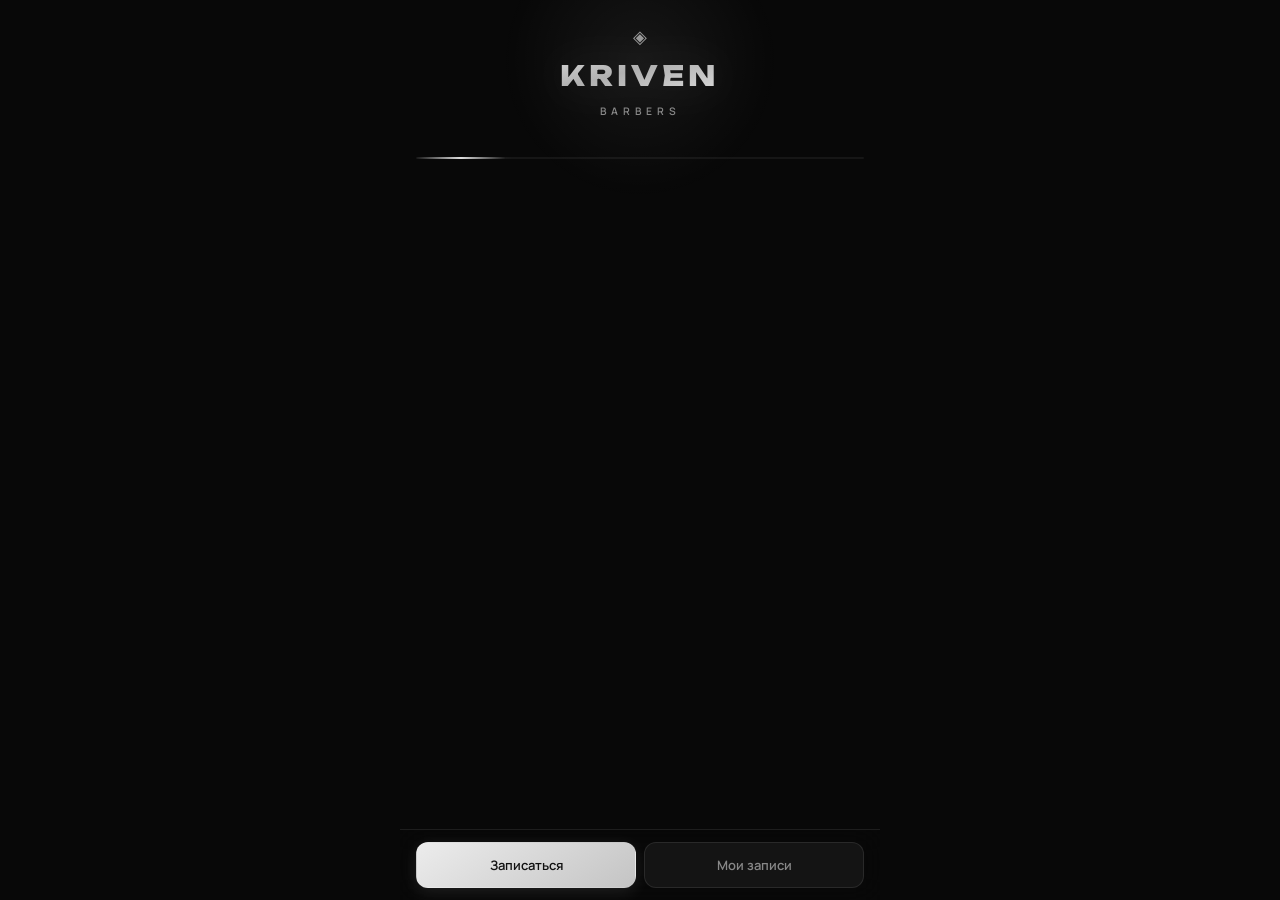
==== mini-app/index.html @ d6b81e13 "Modernize KRIVEN branding with subtle visual effects. Co-authored-by: Cursor <cursoragent@cursor.com" ====
<!DOCTYPE html>
<html lang="ru">
<head>
  <meta charset="UTF-8" />
  <meta name="viewport" content="width=device-width, initial-scale=1.0, maximum-scale=1.0, user-scalable=no" />
  <title>KRIVEN</title>
  <script src="https://telegram.org/js/telegram-web-app.js"></script>
  <link rel="preconnect" href="https://fonts.googleapis.com" />
  <link rel="preconnect" href="https://fonts.gstatic.com" crossorigin />
  <link href="https://fonts.googleapis.com/css2?family=Manrope:wght@400;500;600;700&family=Unbounded:wght@600;800&display=swap" rel="stylesheet" />
  <link rel="stylesheet" href="style.css" />
</head>
<body>
  <div class="glow"></div>
  <div class="app">
    <header class="header">
      <div class="logo-mark">◈</div>
      <h1 class="logo-text">KRIVEN</h1>
      <p class="tagline">BARBERS</p>
    </header>

    <div class="progress" id="progressBar">
      <div class="progress-fill" id="progressFill"></div>
    </div>

    <main id="screen"></main>

    <nav class="tabs" id="tabs">
      <button type="button" class="tab active" data-tab="book">Записаться</button>
      <button type="button" class="tab" data-tab="bookings">Мои записи</button>
    </nav>
  </div>

  <script src="catalog.js"></script>
  <script src="app.js"></script>
</body>
</html>
---- mini-app/style.css ----
:root {
  --bg: #080808;
  --bg-card: #141414;
  --bg-card-hover: #1a1a1a;
  --text: #f2f2f2;
  --muted: #888;
  --accent: #e0e0e0;
  --accent-dim: #a8a8a8;
  --border: rgba(255, 255, 255, 0.09);
  --border-strong: rgba(255, 255, 255, 0.2);
  --glow: rgba(255, 255, 255, 0.06);
  --radius: 12px;
  --font-display: "Unbounded", sans-serif;
  --font-body: "Manrope", sans-serif;
}

* {
  box-sizing: border-box;
  margin: 0;
  padding: 0;
  -webkit-tap-highlight-color: transparent;
}

body {
  font-family: var(--font-body);
  background: var(--bg);
  color: var(--text);
  min-height: 100vh;
  font-size: 15px;
  line-height: 1.45;
}

.glow {
  position: fixed;
  top: -80px;
  left: 50%;
  transform: translateX(-50%);
  width: 280px;
  height: 280px;
  background: radial-gradient(circle, var(--glow) 0%, transparent 70%);
  pointer-events: none;
  z-index: 0;
}

.app {
  position: relative;
  z-index: 1;
  max-width: 480px;
  margin: 0 auto;
  padding: 12px 16px 92px;
  min-height: 100vh;
}

.header {
  text-align: center;
  margin-bottom: 20px;
  padding: 12px 0 18px;
}

.logo-mark {
  font-size: 1.1rem;
  color: var(--accent-dim);
  margin-bottom: 6px;
  opacity: 0.9;
  animation: pulse 3s ease-in-out infinite;
}

@keyframes pulse {
  0%, 100% { opacity: 0.7; }
  50% { opacity: 1; }
}

.logo-text {
  font-family: var(--font-display);
  font-size: 1.75rem;
  font-weight: 800;
  letter-spacing: 0.14em;
  background: linear-gradient(165deg, #fff 0%, #b0b0b0 45%, #fff 100%);
  -webkit-background-clip: text;
  -webkit-text-fill-color: transparent;
  background-clip: text;
  filter: drop-shadow(0 0 24px rgba(255, 255, 255, 0.12));
}

.tagline {
  margin-top: 8px;
  font-size: 0.65rem;
  font-weight: 600;
  letter-spacing: 0.45em;
  text-transform: uppercase;
  color: var(--muted);
}

.progress {
  height: 2px;
  background: rgba(255, 255, 255, 0.06);
  border-radius: 99px;
  margin-bottom: 22px;
  overflow: hidden;
}

.progress.hidden {
  display: none;
}

.progress-fill {
  height: 100%;
  width: 20%;
  background: linear-gradient(90deg, transparent, var(--accent), transparent);
  border-radius: 99px;
  transition: width 0.35s ease;
  box-shadow: 0 0 12px rgba(255, 255, 255, 0.25);
}

#screen {
  animation: fadeUp 0.28s ease;
}

@keyframes fadeUp {
  from {
    opacity: 0;
    transform: translateY(8px);
  }
  to {
    opacity: 1;
    transform: translateY(0);
  }
}

.screen-title {
  font-size: 1.05rem;
  font-weight: 600;
  margin-bottom: 16px;
}

.screen-sub {
  color: var(--muted);
  font-size: 0.85rem;
  margin: -8px 0 16px;
}

.loading,
.empty-state,
.error-msg {
  text-align: center;
  color: var(--muted);
  padding: 32px 12px;
}

.error-msg {
  color: #e07070;
}

.back-btn {
  display: inline-flex;
  align-items: center;
  gap: 4px;
  margin-bottom: 14px;
  padding: 6px 0;
  background: none;
  border: none;
  color: var(--muted);
  font-size: 14px;
  font-family: inherit;
  cursor: pointer;
  transition: color 0.15s;
}

.back-btn:active {
  color: var(--text);
}

.calendar-nav {
  display: flex;
  justify-content: space-between;
  align-items: center;
  margin-bottom: 16px;
  font-weight: 600;
  font-size: 0.95rem;
}

.calendar-nav button {
  width: 40px;
  height: 40px;
  background: var(--bg-card);
  border: 1px solid var(--border);
  color: var(--text);
  border-radius: var(--radius);
  cursor: pointer;
  transition: background 0.15s, border-color 0.15s, box-shadow 0.15s;
}

.calendar-nav button:active {
  background: var(--bg-card-hover);
  border-color: var(--border-strong);
  box-shadow: 0 0 16px rgba(255, 255, 255, 0.06);
}

.calendar-grid {
  display: grid;
  grid-template-columns: repeat(7, 1fr);
  gap: 6px;
}

.cal-head {
  text-align: center;
  font-size: 11px;
  font-weight: 600;
  color: var(--muted);
  padding: 6px 0;
  text-transform: uppercase;
  letter-spacing: 0.04em;
}

.cal-day {
  aspect-ratio: 1;
  border: 1px solid transparent;
  border-radius: var(--radius);
  background: var(--bg-card);
  color: var(--text);
  font-size: 14px;
  font-weight: 500;
  font-family: inherit;
  cursor: pointer;
  transition: background 0.15s, border-color 0.15s, transform 0.12s, box-shadow 0.15s;
}

.cal-day.available:active {
  transform: scale(0.94);
}

.cal-day.empty {
  background: transparent;
  cursor: default;
}

.cal-day.available:hover {
  border-color: var(--border-strong);
}

.cal-day.selected {
  background: linear-gradient(145deg, #f0f0f0, #c8c8c8);
  color: #111;
  border-color: transparent;
  box-shadow: 0 4px 20px rgba(255, 255, 255, 0.15);
}

.time-grid {
  display: grid;
  grid-template-columns: repeat(3, 1fr);
  gap: 8px;
}

.time-slot {
  padding: 13px 8px;
  border: 1px solid var(--border);
  border-radius: var(--radius);
  background: var(--bg-card);
  color: var(--text);
  font-size: 14px;
  font-weight: 500;
  font-family: inherit;
  cursor: pointer;
  transition: background 0.15s, border-color 0.15s, transform 0.12s, box-shadow 0.15s;
}

.time-slot:not(.taken):active {
  transform: scale(0.96);
}

.time-slot.taken {
  opacity: 0.3;
  cursor: not-allowed;
}

.time-slot.selected {
  background: linear-gradient(145deg, #f0f0f0, #c8c8c8);
  color: #111;
  border-color: transparent;
  box-shadow: 0 4px 16px rgba(255, 255, 255, 0.12);
}

.service-list {
  display: flex;
  flex-direction: column;
  gap: 8px;
}

.service-card {
  display: flex;
  justify-content: space-between;
  align-items: center;
  gap: 12px;
  padding: 16px;
  border: 1px solid var(--border);
  border-radius: var(--radius);
  background: var(--bg-card);
  cursor: pointer;
  transition: border-color 0.15s, background 0.15s, box-shadow 0.15s;
}

.service-card:active {
  background: var(--bg-card-hover);
}

.service-card.selected {
  border-color: var(--border-strong);
  background: linear-gradient(135deg, #1a1a1a 0%, #141414 100%);
  box-shadow: inset 0 0 0 1px rgba(255, 255, 255, 0.08);
}

.service-card .name {
  font-weight: 500;
}

.service-card .price {
  color: var(--muted);
  font-size: 14px;
  font-weight: 600;
  white-space: nowrap;
}

.service-card.selected .price {
  color: var(--accent);
}

.summary {
  border: 1px solid var(--border);
  border-radius: var(--radius);
  padding: 16px;
  margin-bottom: 12px;
  background: var(--bg-card);
  box-shadow: 0 8px 32px rgba(0, 0, 0, 0.2);
}

.summary-row {
  display: flex;
  justify-content: space-between;
  gap: 12px;
  padding: 7px 0;
  font-size: 14px;
}

.summary-row span:first-child {
  color: var(--muted);
}

.summary-total {
  display: flex;
  justify-content: space-between;
  margin-top: 10px;
  padding-top: 12px;
  border-top: 1px solid var(--border);
  font-weight: 700;
  font-size: 1rem;
}

.prepay-box {
  border: 1px solid var(--border-strong);
  border-radius: var(--radius);
  padding: 16px;
  margin-bottom: 16px;
  background: linear-gradient(160deg, #1a1a1a 0%, #121212 100%);
  font-size: 14px;
  color: var(--muted);
  line-height: 1.55;
  box-shadow: 0 4px 24px rgba(0, 0, 0, 0.25);
}

.prepay-box strong {
  color: var(--text);
  font-weight: 600;
}

.confirm-btn {
  width: 100%;
  padding: 15px;
  border: none;
  border-radius: var(--radius);
  background: linear-gradient(145deg, #f5f5f5, #d0d0d0);
  color: #111;
  font-size: 15px;
  font-weight: 700;
  font-family: inherit;
  cursor: pointer;
  transition: transform 0.12s, box-shadow 0.15s;
  letter-spacing: 0.03em;
  box-shadow: 0 4px 20px rgba(255, 255, 255, 0.1);
}

.confirm-btn:active {
  transform: scale(0.98);
  box-shadow: 0 2px 12px rgba(255, 255, 255, 0.08);
}

.confirm-btn:disabled {
  opacity: 0.45;
}

.success-screen {
  padding: 20px 8px;
  text-align: center;
}

.success-title {
  font-family: var(--font-display);
  font-weight: 600;
  font-size: 1rem;
  letter-spacing: 0.04em;
  margin-bottom: 14px;
}

.success-text {
  color: var(--muted);
  font-size: 14px;
  white-space: pre-line;
  line-height: 1.55;
  text-align: left;
  padding: 14px;
  border: 1px solid var(--border);
  border-radius: var(--radius);
  background: var(--bg-card);
}

.payment-code {
  font-family: var(--font-display);
  font-size: 1.15rem;
  font-weight: 600;
  letter-spacing: 0.14em;
  margin: 14px 0;
  padding: 14px;
  border: 1px dashed var(--border-strong);
  border-radius: var(--radius);
  background: var(--bg-card);
  box-shadow: 0 0 20px rgba(255, 255, 255, 0.04);
}

.pending-hint {
  margin-top: 14px;
  font-size: 13px;
  color: var(--muted);
  line-height: 1.45;
}

.tabs {
  position: fixed;
  bottom: 0;
  left: 0;
  right: 0;
  max-width: 480px;
  margin: 0 auto;
  display: flex;
  gap: 8px;
  padding: 12px 16px calc(12px + env(safe-area-inset-bottom));
  background: rgba(8, 8, 8, 0.88);
  border-top: 1px solid var(--border);
  backdrop-filter: blur(16px);
}

.tab {
  flex: 1;
  padding: 13px 8px;
  border: 1px solid var(--border);
  border-radius: var(--radius);
  background: var(--bg-card);
  color: var(--muted);
  font-size: 13px;
  font-weight: 600;
  font-family: inherit;
  cursor: pointer;
  transition: background 0.2s, color 0.2s, border-color 0.2s, box-shadow 0.2s;
}

.tab.active {
  background: linear-gradient(145deg, #ececec, #c4c4c4);
  color: #111;
  border-color: transparent;
  box-shadow: 0 4px 16px rgba(255, 255, 255, 0.1);
}

.bookings-list {
  display: flex;
  flex-direction: column;
  gap: 10px;
}

.booking-card {
  padding: 16px;
  border: 1px solid var(--border);
  border-radius: var(--radius);
  background: var(--bg-card);
  font-size: 14px;
  border-left: 3px solid var(--border-strong);
  transition: box-shadow 0.15s;
}

.booking-card.confirmed {
  border-left-color: #5a9a5a;
  box-shadow: -4px 0 16px rgba(90, 154, 90, 0.08);
}

.booking-card.pending {
  border-left-color: #9a9050;
  box-shadow: -4px 0 16px rgba(154, 144, 80, 0.08);
}

.booking-status {
  font-size: 11px;
  font-weight: 600;
  text-transform: uppercase;
  letter-spacing: 0.08em;
  color: var(--muted);
  margin-bottom: 8px;
}

.booking-date {
  font-weight: 600;
  font-size: 15px;
}

.booking-meta {
  color: var(--muted);
  margin-top: 5px;
  font-size: 13px;
}

.booking-code {
  margin-top: 10px;
  padding-top: 10px;
  border-top: 1px solid var(--border);
  font-family: var(--font-display);
  font-weight: 600;
  letter-spacing: 0.08em;
  font-size: 12px;
}
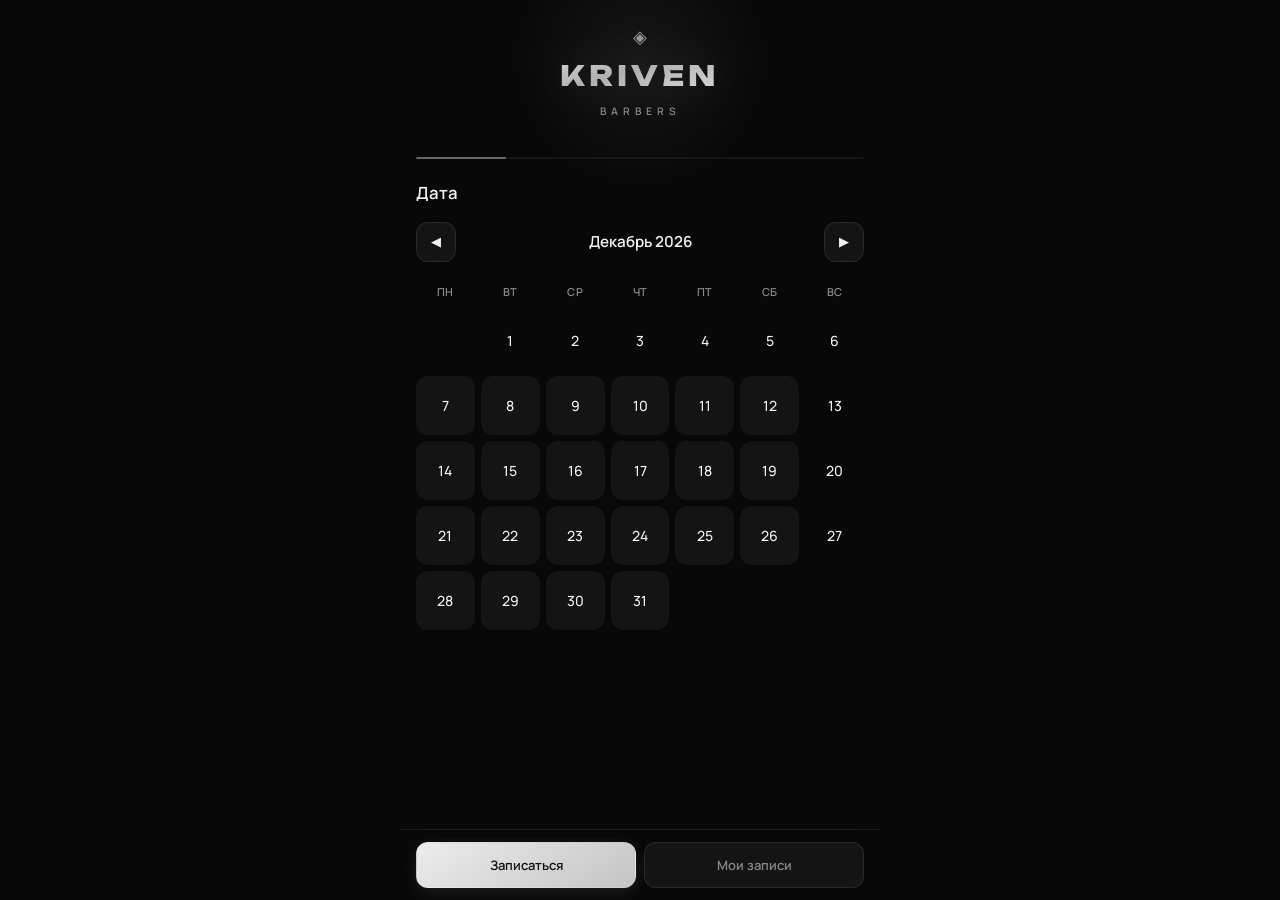
==== commit b4d2ac7e: "Poll booking status and animate confirmation in Mini App Co-authored-by: Cursor <cursoragent@cursor." ====
--- a/mini-app/index.html
+++ b/mini-app/index.html
@@ -8,7 +8,7 @@
   <link rel="preconnect" href="https://fonts.googleapis.com" />
   <link rel="preconnect" href="https://fonts.gstatic.com" crossorigin />
   <link href="https://fonts.googleapis.com/css2?family=Manrope:wght@400;500;600;700&family=Unbounded:wght@600;800&display=swap" rel="stylesheet" />
-  <link rel="stylesheet" href="style.css" />
+  <link rel="stylesheet" href="style.css?v=3" />
 </head>
 <body>
   <div class="glow"></div>
@@ -31,7 +31,7 @@
     </nav>
   </div>
 
-  <script src="catalog.js"></script>
-  <script src="app.js"></script>
+  <script src="catalog.js?v=3"></script>
+  <script src="app.js?v=3"></script>
 </body>
 </html>
--- a/mini-app/style.css
+++ b/mini-app/style.css
@@ -106,10 +106,9 @@
 .progress-fill {
   height: 100%;
   width: 20%;
-  background: linear-gradient(90deg, transparent, var(--accent), transparent);
+  background: rgba(255, 255, 255, 0.35);
   border-radius: 99px;
   transition: width 0.35s ease;
-  box-shadow: 0 0 12px rgba(255, 255, 255, 0.25);
 }
 
 #screen {
@@ -433,6 +432,7 @@
   border-radius: var(--radius);
   background: var(--bg-card);
   box-shadow: 0 0 20px rgba(255, 255, 255, 0.04);
+  transition: opacity 0.35s ease, transform 0.35s ease;
 }
 
 .pending-hint {
@@ -440,6 +440,100 @@
   font-size: 13px;
   color: var(--muted);
   line-height: 1.45;
+  transition: opacity 0.35s ease, transform 0.35s ease;
+}
+
+.fade-out {
+  opacity: 0;
+  transform: translateY(-6px);
+  pointer-events: none;
+}
+
+.success-screen.is-transitioning .success-text {
+  transition: opacity 0.3s ease;
+}
+
+.success-screen.confirmed-state .success-title,
+.success-title.confirmed-title {
+  color: #fff;
+}
+
+.confirm-check {
+  width: 56px;
+  height: 56px;
+  margin: 0 auto 16px;
+  border-radius: 50%;
+  border: 2px solid rgba(255, 255, 255, 0.35);
+  display: flex;
+  align-items: center;
+  justify-content: center;
+  animation: check-pop 0.5s cubic-bezier(0.34, 1.4, 0.64, 1) both;
+  box-shadow: 0 0 24px rgba(255, 255, 255, 0.08);
+}
+
+.confirm-check-mark {
+  font-size: 1.5rem;
+  line-height: 1;
+  color: #fff;
+  animation: check-draw 0.35s ease 0.15s both;
+}
+
+.success-text.confirmed-card {
+  border-color: rgba(255, 255, 255, 0.14);
+  box-shadow: 0 0 28px rgba(255, 255, 255, 0.05);
+  animation: card-in 0.45s ease 0.1s both;
+}
+
+.success-screen.confirmed-state .success-title {
+  animation: title-in 0.4s ease both;
+}
+
+.success-screen.cancelled-state .success-title {
+  color: var(--muted);
+}
+
+@keyframes check-pop {
+  from {
+    opacity: 0;
+    transform: scale(0.6);
+  }
+  to {
+    opacity: 1;
+    transform: scale(1);
+  }
+}
+
+@keyframes check-draw {
+  from {
+    opacity: 0;
+    transform: scale(0.5);
+  }
+  to {
+    opacity: 1;
+    transform: scale(1);
+  }
+}
+
+@keyframes card-in {
+  from {
+    opacity: 0;
+    transform: translateY(8px);
+  }
+  to {
+    opacity: 1;
+    transform: translateY(0);
+  }
+}
+
+@keyframes title-in {
+  from {
+    opacity: 0;
+    transform: translateY(6px);
+  }
+  to {
+    opacity: 1;
+    transform: translateY(0);
+  }
 }
 
 .tabs {
@@ -457,6 +551,14 @@
   backdrop-filter: blur(16px);
 }
 
+.tabs.hidden {
+  display: none;
+}
+
+.app.no-tabs {
+  padding-bottom: 20px;
+}
+
 .tab {
   flex: 1;
   padding: 13px 8px;
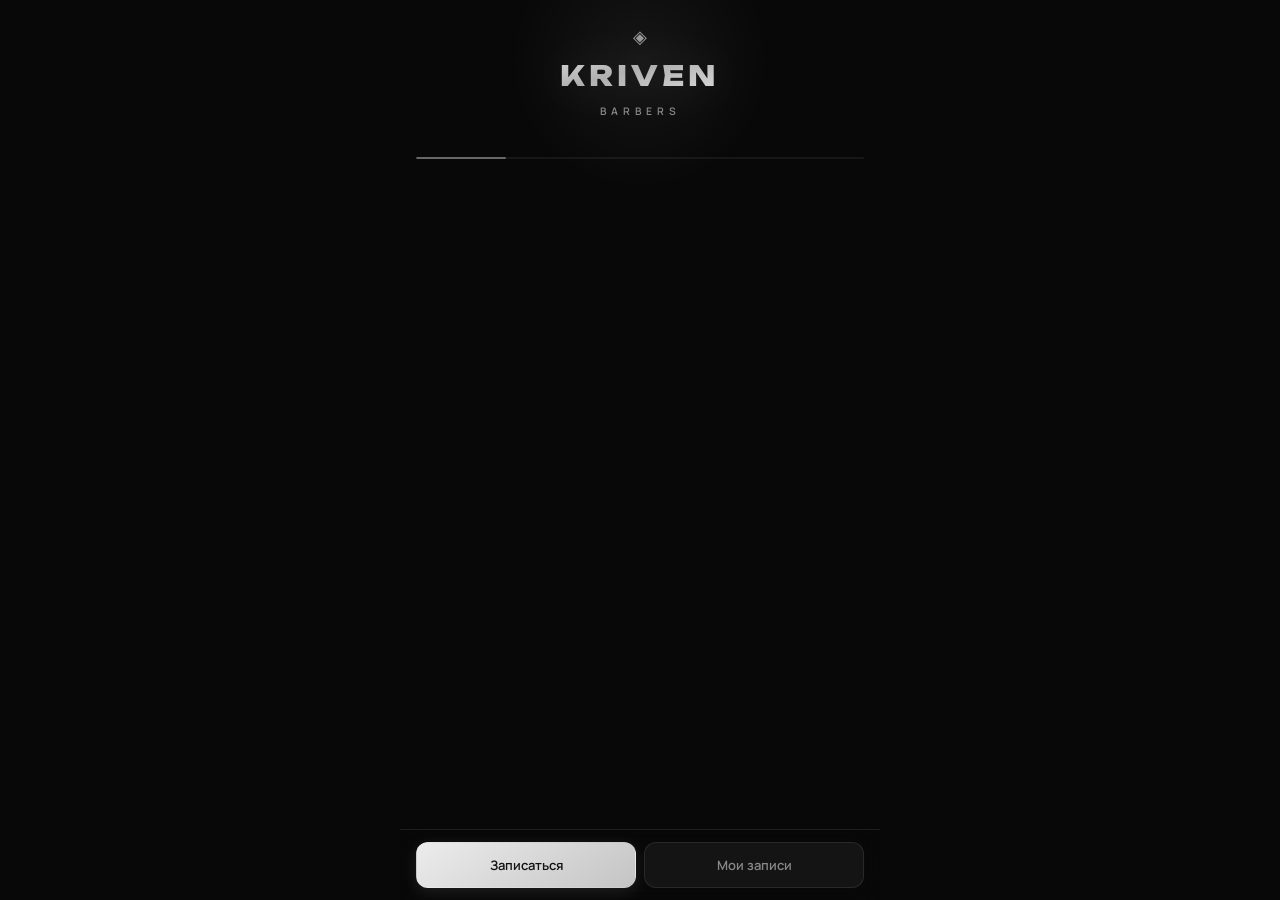
==== commit 8863c721: "Let clients book haircut or beard only; remove barbers from admin. Start booking with service type c" ====
--- a/mini-app/index.html
+++ b/mini-app/index.html
@@ -4,11 +4,12 @@
   <meta charset="UTF-8" />
   <meta name="viewport" content="width=device-width, initial-scale=1.0, maximum-scale=1.0, user-scalable=no" />
   <title>KRIVEN</title>
+  <link rel="icon" type="image/png" href="icon.png" />
   <script src="https://telegram.org/js/telegram-web-app.js"></script>
   <link rel="preconnect" href="https://fonts.googleapis.com" />
   <link rel="preconnect" href="https://fonts.gstatic.com" crossorigin />
   <link href="https://fonts.googleapis.com/css2?family=Manrope:wght@400;500;600;700&family=Unbounded:wght@600;800&display=swap" rel="stylesheet" />
-  <link rel="stylesheet" href="style.css?v=3" />
+  <link rel="stylesheet" href="style.css?v=5" />
 </head>
 <body>
   <div class="glow"></div>
@@ -31,7 +32,7 @@
     </nav>
   </div>
 
-  <script src="catalog.js?v=3"></script>
-  <script src="app.js?v=3"></script>
+  <script src="catalog.js?v=5"></script>
+  <script src="app.js?v=6"></script>
 </body>
 </html>
--- a/mini-app/style.css
+++ b/mini-app/style.css
@@ -138,6 +138,16 @@
   margin: -8px 0 16px;
 }
 
+body.demo-mode {
+  display: flex;
+  justify-content: center;
+}
+
+body.demo-mode .logo-mark {
+  animation: none;
+  opacity: 0.9;
+}
+
 .loading,
 .empty-state,
 .error-msg {
@@ -323,6 +333,41 @@
   color: var(--accent);
 }
 
+.type-choice-grid {
+  display: grid;
+  grid-template-columns: 1fr 1fr;
+  gap: 12px;
+  margin-top: 8px;
+}
+
+.type-choice {
+  display: flex;
+  flex-direction: column;
+  align-items: center;
+  justify-content: center;
+  gap: 10px;
+  min-height: 120px;
+  padding: 20px 12px;
+  border-radius: 14px;
+  border: 1px solid var(--border);
+  background: var(--card);
+  color: var(--text);
+  cursor: pointer;
+}
+
+.type-choice:active {
+  transform: scale(0.98);
+}
+
+.type-icon {
+  font-size: 2rem;
+}
+
+.type-label {
+  font-weight: 600;
+  font-size: 1rem;
+}
+
 .summary {
   border: 1px solid var(--border);
   border-radius: var(--radius);
@@ -635,3 +680,22 @@
   letter-spacing: 0.08em;
   font-size: 12px;
 }
+
+.cancel-booking-btn {
+  margin-top: 12px;
+  width: 100%;
+  padding: 10px 12px;
+  border: 1px solid rgba(255, 120, 120, 0.35);
+  border-radius: var(--radius);
+  background: rgba(255, 80, 80, 0.08);
+  color: #e8a0a0;
+  font-size: 13px;
+  font-weight: 600;
+  font-family: inherit;
+  cursor: pointer;
+  transition: background 0.2s, opacity 0.2s;
+}
+
+.cancel-booking-btn:disabled {
+  opacity: 0.45;
+}
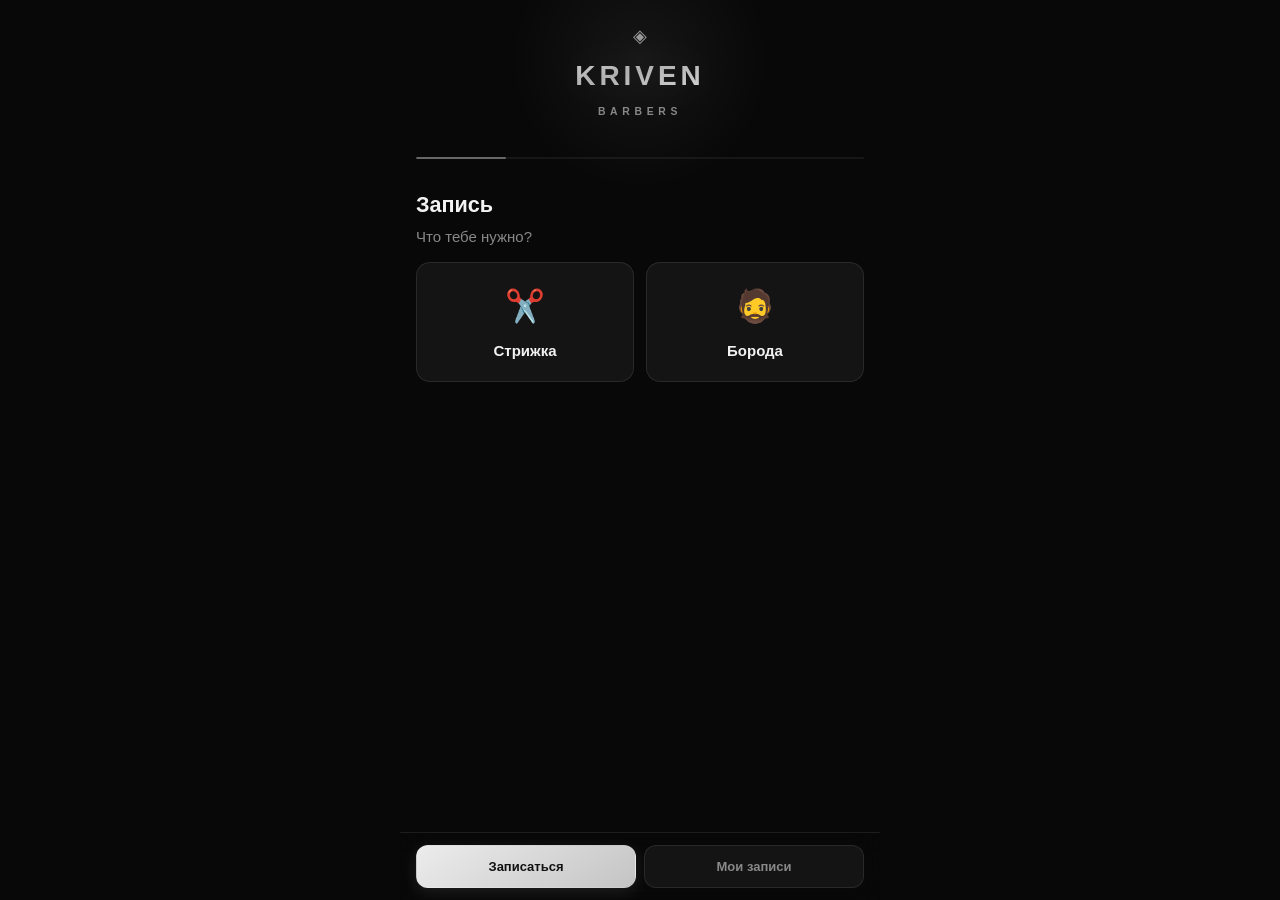
==== commit 2272acff: "Speed up Mini App open with instant boot screen and catalog caching." ====
--- a/mini-app/index.html
+++ b/mini-app/index.html
@@ -5,11 +5,24 @@
   <meta name="viewport" content="width=device-width, initial-scale=1.0, maximum-scale=1.0, user-scalable=no" />
   <title>KRIVEN</title>
   <link rel="icon" type="image/png" href="icon.png" />
+  <style>
+    body { margin: 0; background: #080808; color: #f2f2f2; font-family: system-ui, -apple-system, sans-serif; }
+    .boot-screen { padding: 8px 0 16px; }
+    .boot-title { font-size: 1.35rem; font-weight: 700; margin-bottom: 6px; }
+    .boot-sub { color: #888; margin-bottom: 14px; }
+    .boot-grid { display: grid; grid-template-columns: 1fr 1fr; gap: 12px; }
+    .boot-btn {
+      min-height: 120px; border-radius: 14px; border: 1px solid rgba(255,255,255,.09);
+      background: #141414; color: #f2f2f2; font: inherit; cursor: pointer;
+      display: flex; flex-direction: column; align-items: center; justify-content: center; gap: 10px;
+    }
+    .boot-icon { font-size: 2rem; }
+    .boot-label { font-weight: 600; }
+  </style>
   <script src="https://telegram.org/js/telegram-web-app.js"></script>
-  <link rel="preconnect" href="https://fonts.googleapis.com" />
-  <link rel="preconnect" href="https://fonts.gstatic.com" crossorigin />
-  <link href="https://fonts.googleapis.com/css2?family=Manrope:wght@400;500;600;700&family=Unbounded:wght@600;800&display=swap" rel="stylesheet" />
-  <link rel="stylesheet" href="style.css?v=5" />
+  <link rel="stylesheet" href="style.css?v=6" />
+  <link rel="preload" href="catalog.js?v=6" as="script" />
+  <link rel="preload" href="app.js?v=7" as="script" />
 </head>
 <body>
   <div class="glow"></div>
@@ -24,7 +37,22 @@
       <div class="progress-fill" id="progressFill"></div>
     </div>
 
-    <main id="screen"></main>
+    <main id="screen">
+      <div class="boot-screen" id="bootScreen">
+        <div class="boot-title">Запись</div>
+        <p class="boot-sub">Что тебе нужно?</p>
+        <div class="boot-grid">
+          <button type="button" class="boot-btn" data-type="haircut">
+            <span class="boot-icon">✂️</span>
+            <span class="boot-label">Стрижка</span>
+          </button>
+          <button type="button" class="boot-btn" data-type="beard">
+            <span class="boot-icon">🧔</span>
+            <span class="boot-label">Борода</span>
+          </button>
+        </div>
+      </div>
+    </main>
 
     <nav class="tabs" id="tabs">
       <button type="button" class="tab active" data-tab="book">Записаться</button>
@@ -32,7 +60,7 @@
     </nav>
   </div>
 
-  <script src="catalog.js?v=5"></script>
-  <script src="app.js?v=6"></script>
+  <script src="catalog.js?v=6"></script>
+  <script src="app.js?v=7" defer></script>
 </body>
 </html>
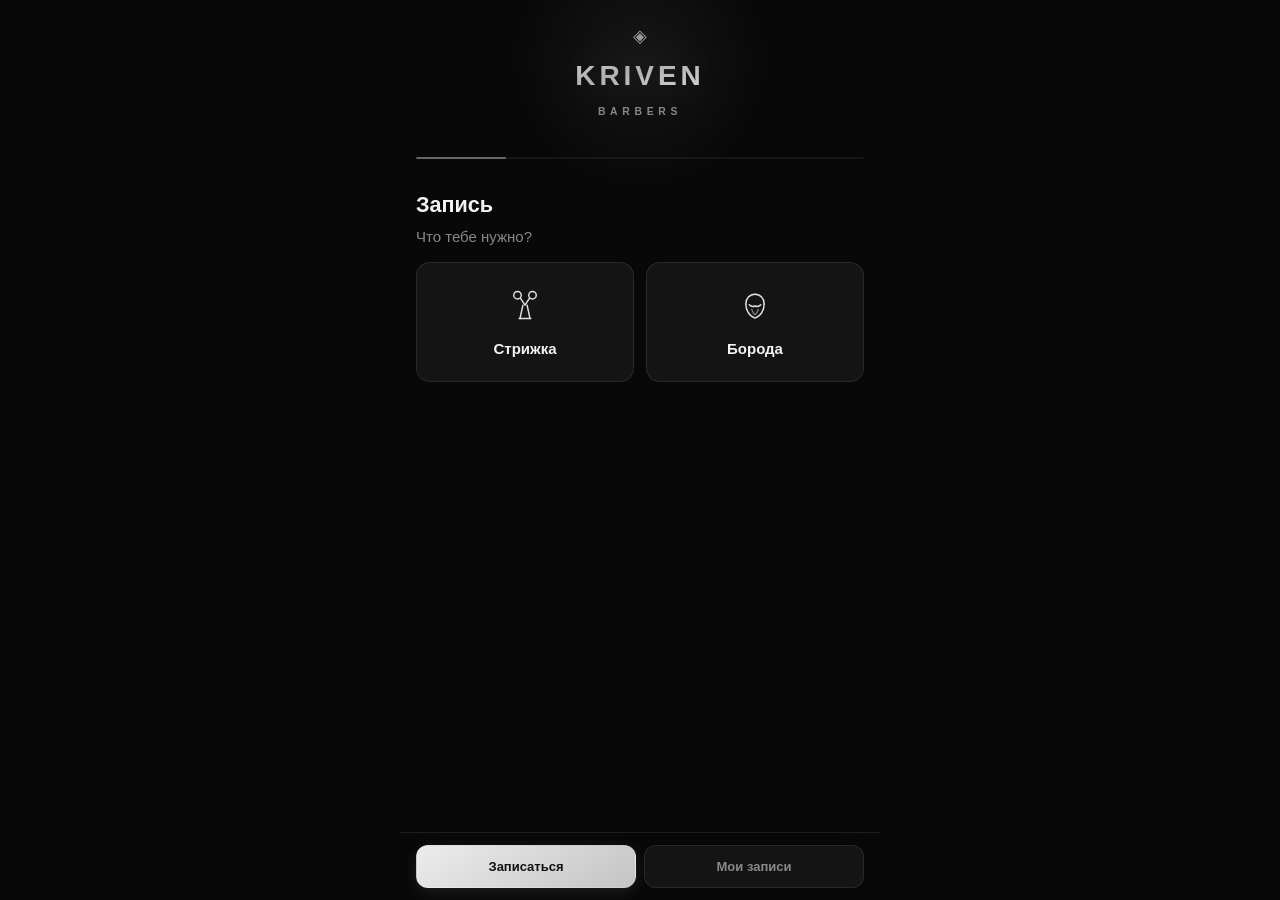
==== commit 8e3fb9f6: "Replace emoji with custom SVG icons for haircut and beard choice." ====
--- a/mini-app/index.html
+++ b/mini-app/index.html
@@ -16,13 +16,15 @@
       background: #141414; color: #f2f2f2; font: inherit; cursor: pointer;
       display: flex; flex-direction: column; align-items: center; justify-content: center; gap: 10px;
     }
-    .boot-icon { font-size: 2rem; }
+    .boot-icon { display: flex; align-items: center; justify-content: center; width: 44px; height: 44px; color: #e0e0e0; }
+    .choice-icon { width: 40px; height: 40px; display: block; }
     .boot-label { font-weight: 600; }
   </style>
   <script src="https://telegram.org/js/telegram-web-app.js"></script>
-  <link rel="stylesheet" href="style.css?v=6" />
+  <link rel="stylesheet" href="style.css?v=7" />
+  <link rel="preload" href="icons.js?v=1" as="script" />
   <link rel="preload" href="catalog.js?v=6" as="script" />
-  <link rel="preload" href="app.js?v=7" as="script" />
+  <link rel="preload" href="app.js?v=8" as="script" />
 </head>
 <body>
   <div class="glow"></div>
@@ -43,11 +45,11 @@
         <p class="boot-sub">Что тебе нужно?</p>
         <div class="boot-grid">
           <button type="button" class="boot-btn" data-type="haircut">
-            <span class="boot-icon">✂️</span>
+            <span class="boot-icon"><svg class="choice-icon" viewBox="0 0 48 48" fill="none" xmlns="http://www.w3.org/2000/svg" aria-hidden="true"><circle cx="15" cy="11" r="4.5" stroke="currentColor" stroke-width="1.75"/><circle cx="33" cy="11" r="4.5" stroke="currentColor" stroke-width="1.75"/><path d="M18.5 14.5L24 23L29.5 14.5" stroke="currentColor" stroke-width="1.75" stroke-linecap="round" stroke-linejoin="round"/><path d="M21.5 23L18 39" stroke="currentColor" stroke-width="1.75" stroke-linecap="round"/><path d="M26.5 23L30 39" stroke="currentColor" stroke-width="1.75" stroke-linecap="round"/><path d="M17 39H31" stroke="currentColor" stroke-width="1.75" stroke-linecap="round"/></svg></span>
             <span class="boot-label">Стрижка</span>
           </button>
           <button type="button" class="boot-btn" data-type="beard">
-            <span class="boot-icon">🧔</span>
+            <span class="boot-icon"><svg class="choice-icon" viewBox="0 0 48 48" fill="none" xmlns="http://www.w3.org/2000/svg" aria-hidden="true"><path d="M24 10C17.5 10 13 15 13 21.5" stroke="currentColor" stroke-width="1.75" stroke-linecap="round"/><path d="M24 10C30.5 10 35 15 35 21.5" stroke="currentColor" stroke-width="1.75" stroke-linecap="round"/><path d="M13 21.5C13 29 17 36.5 24 38.5C31 36.5 35 29 35 21.5" stroke="currentColor" stroke-width="1.75" stroke-linecap="round" stroke-linejoin="round"/><path d="M17 22.5C19 24.5 21.5 25 24 24C26.5 25 29 24.5 31 22.5" stroke="currentColor" stroke-width="1.75" stroke-linecap="round" stroke-linejoin="round"/><path d="M20 28C21.5 32 22.5 34 24 34.5C25.5 34 26.5 32 28 28" stroke="currentColor" stroke-width="1.5" stroke-linecap="round" stroke-linejoin="round" opacity="0.55"/></svg></span>
             <span class="boot-label">Борода</span>
           </button>
         </div>
@@ -60,7 +62,8 @@
     </nav>
   </div>
 
+  <script src="icons.js?v=1"></script>
   <script src="catalog.js?v=6"></script>
-  <script src="app.js?v=7" defer></script>
+  <script src="app.js?v=8" defer></script>
 </body>
 </html>
--- a/mini-app/style.css
+++ b/mini-app/style.css
@@ -360,7 +360,18 @@
 }
 
 .type-icon {
-  font-size: 2rem;
+  display: flex;
+  align-items: center;
+  justify-content: center;
+  width: 44px;
+  height: 44px;
+  color: var(--accent);
+}
+
+.choice-icon {
+  width: 40px;
+  height: 40px;
+  display: block;
 }
 
 .type-label {
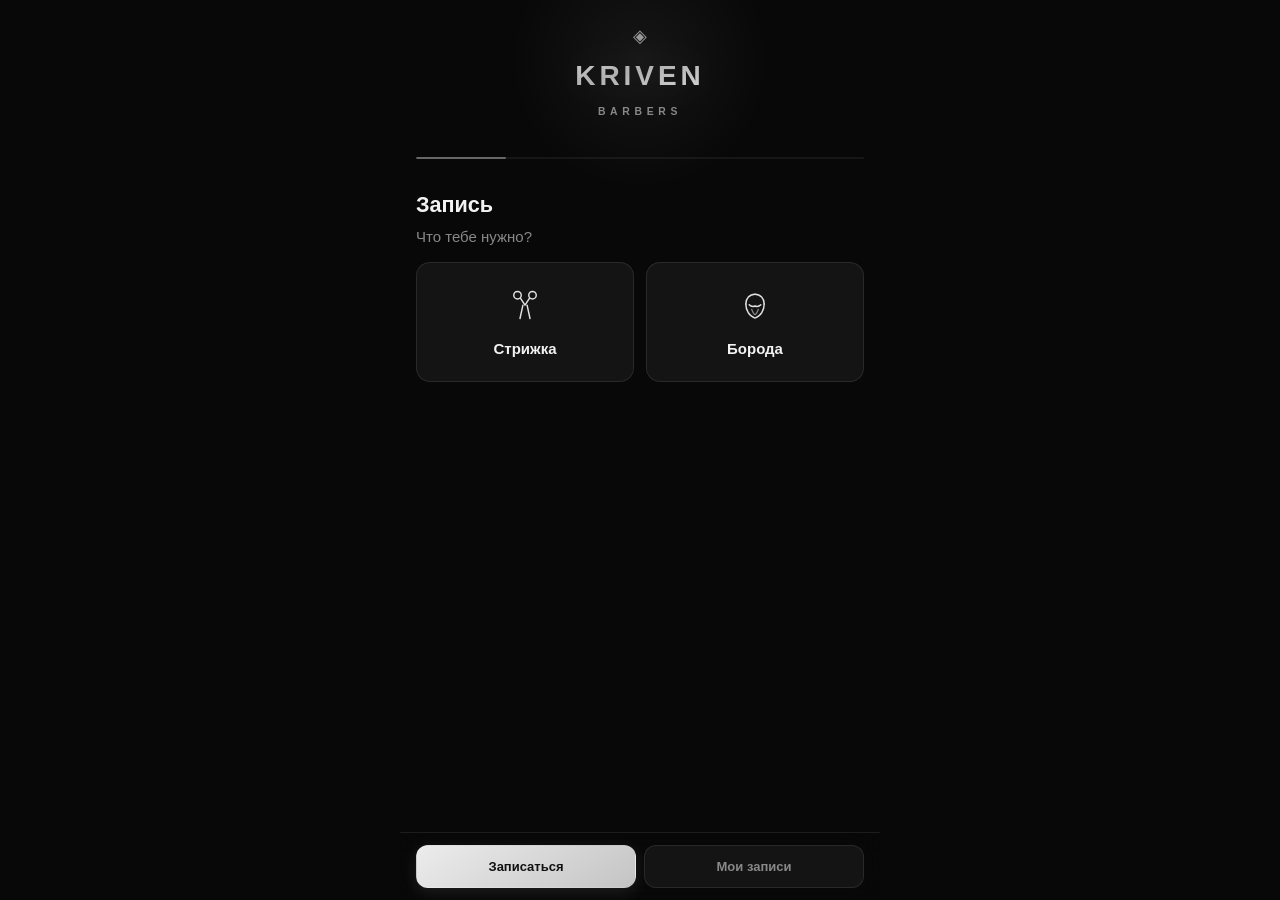
==== commit e8441f61: "Remove bottom connector line from scissors icon." ====
--- a/mini-app/index.html
+++ b/mini-app/index.html
@@ -22,7 +22,7 @@
   </style>
   <script src="https://telegram.org/js/telegram-web-app.js"></script>
   <link rel="stylesheet" href="style.css?v=7" />
-  <link rel="preload" href="icons.js?v=1" as="script" />
+  <link rel="preload" href="icons.js?v=2" as="script" />
   <link rel="preload" href="catalog.js?v=6" as="script" />
   <link rel="preload" href="app.js?v=8" as="script" />
 </head>
@@ -45,7 +45,7 @@
         <p class="boot-sub">Что тебе нужно?</p>
         <div class="boot-grid">
           <button type="button" class="boot-btn" data-type="haircut">
-            <span class="boot-icon"><svg class="choice-icon" viewBox="0 0 48 48" fill="none" xmlns="http://www.w3.org/2000/svg" aria-hidden="true"><circle cx="15" cy="11" r="4.5" stroke="currentColor" stroke-width="1.75"/><circle cx="33" cy="11" r="4.5" stroke="currentColor" stroke-width="1.75"/><path d="M18.5 14.5L24 23L29.5 14.5" stroke="currentColor" stroke-width="1.75" stroke-linecap="round" stroke-linejoin="round"/><path d="M21.5 23L18 39" stroke="currentColor" stroke-width="1.75" stroke-linecap="round"/><path d="M26.5 23L30 39" stroke="currentColor" stroke-width="1.75" stroke-linecap="round"/><path d="M17 39H31" stroke="currentColor" stroke-width="1.75" stroke-linecap="round"/></svg></span>
+            <span class="boot-icon"><svg class="choice-icon" viewBox="0 0 48 48" fill="none" xmlns="http://www.w3.org/2000/svg" aria-hidden="true"><circle cx="15" cy="11" r="4.5" stroke="currentColor" stroke-width="1.75"/><circle cx="33" cy="11" r="4.5" stroke="currentColor" stroke-width="1.75"/><path d="M18.5 14.5L24 23L29.5 14.5" stroke="currentColor" stroke-width="1.75" stroke-linecap="round" stroke-linejoin="round"/><path d="M21.5 23L18 39" stroke="currentColor" stroke-width="1.75" stroke-linecap="round"/><path d="M26.5 23L30 39" stroke="currentColor" stroke-width="1.75" stroke-linecap="round"/></svg></span>
             <span class="boot-label">Стрижка</span>
           </button>
           <button type="button" class="boot-btn" data-type="beard">
@@ -62,7 +62,7 @@
     </nav>
   </div>
 
-  <script src="icons.js?v=1"></script>
+  <script src="icons.js?v=2"></script>
   <script src="catalog.js?v=6"></script>
   <script src="app.js?v=8" defer></script>
 </body>
